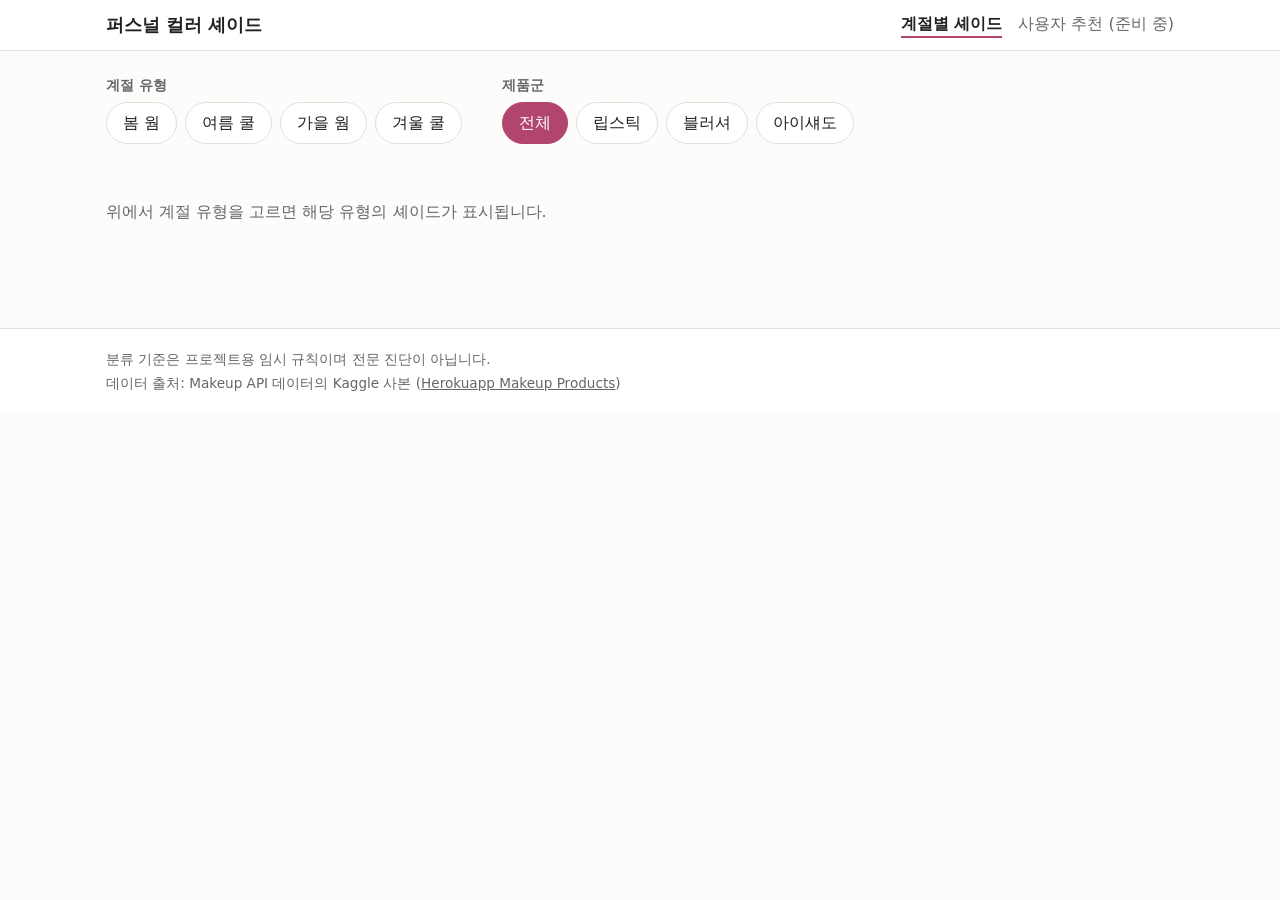
==== site/index.html @ 6b24ec1b "Add static personal color shade page Static HTML/CSS/JS page under site/ that reads data/products.js" ====
<!doctype html>
<html lang="ko">
<head>
  <meta charset="utf-8">
  <meta name="viewport" content="width=device-width, initial-scale=1">
  <title>퍼스널 컬러 셰이드</title>
  <link rel="stylesheet" href="style.css">
</head>
<body>
  <header class="site-header">
    <div class="wrap">
      <a class="site-title" href="index.html">퍼스널 컬러 셰이드</a>
      <!-- 페이지 메뉴: 사용자 추천 페이지를 만들면 아래 항목을 링크로 바꾼다 -->
      <nav class="site-nav" aria-label="페이지 메뉴">
        <a href="index.html" aria-current="page">계절별 셰이드</a>
        <span class="nav-disabled" aria-disabled="true" title="준비 중">사용자 추천 (준비 중)</span>
      </nav>
    </div>
  </header>

  <main class="wrap">
    <section class="controls" aria-label="필터">
      <div class="control-group">
        <h2 class="control-label" id="season-label">계절 유형</h2>
        <div class="button-row" role="group" aria-labelledby="season-label">
          <button type="button" class="season-btn" data-season="spring_warm" aria-pressed="false">봄 웜</button>
          <button type="button" class="season-btn" data-season="summer_cool" aria-pressed="false">여름 쿨</button>
          <button type="button" class="season-btn" data-season="autumn_warm" aria-pressed="false">가을 웜</button>
          <button type="button" class="season-btn" data-season="winter_cool" aria-pressed="false">겨울 쿨</button>
        </div>
      </div>
      <div class="control-group">
        <h2 class="control-label" id="type-label">제품군</h2>
        <div class="button-row" role="group" aria-labelledby="type-label">
          <button type="button" class="type-btn" data-type="all" aria-pressed="true">전체</button>
          <button type="button" class="type-btn" data-type="lipstick" aria-pressed="false">립스틱</button>
          <button type="button" class="type-btn" data-type="blush" aria-pressed="false">블러셔</button>
          <button type="button" class="type-btn" data-type="eyeshadow" aria-pressed="false">아이섀도</button>
        </div>
      </div>
    </section>

    <section id="results" aria-live="polite">
      <p class="message" id="message">위에서 계절 유형을 고르면 해당 유형의 셰이드가 표시됩니다.</p>
      <div id="season-header" class="season-header" hidden>
        <h2 id="season-title"></h2>
        <p id="result-count" class="result-count"></p>
      </div>
      <ul id="shade-list" class="shade-list"></ul>
    </section>
  </main>

  <footer class="site-footer">
    <div class="wrap">
      <p>분류 기준은 프로젝트용 임시 규칙이며 전문 진단이 아닙니다.</p>
      <p>데이터 출처: Makeup API 데이터의 Kaggle 사본
        (<a href="https://www.kaggle.com/datasets/oftomorrow/herokuapp-makeup-products" target="_blank" rel="noopener noreferrer">Herokuapp Makeup Products</a>)</p>
    </div>
  </footer>

  <script src="app.js"></script>
</body>
</html>
---- site/style.css ----
:root {
  --bg: #fdfcfb;
  --surface: #ffffff;
  --text: #222222;
  --muted: #666666;
  --border: #e3e0dc;
  --accent: #b2456e;
  --accent-text: #ffffff;
}

* { box-sizing: border-box; }

body {
  margin: 0;
  background: var(--bg);
  color: var(--text);
  font-family: system-ui, -apple-system, "Apple SD Gothic Neo", "Malgun Gothic", sans-serif;
  line-height: 1.5;
}

.wrap {
  max-width: 1100px;
  margin: 0 auto;
  padding: 0 16px;
}

/* 상단 메뉴 */
.site-header {
  background: var(--surface);
  border-bottom: 1px solid var(--border);
}
.site-header .wrap {
  display: flex;
  flex-wrap: wrap;
  align-items: center;
  justify-content: space-between;
  gap: 8px 24px;
  padding-top: 12px;
  padding-bottom: 12px;
}
.site-title {
  font-weight: 700;
  font-size: 1.1rem;
  color: var(--text);
  text-decoration: none;
}
.site-nav { display: flex; gap: 16px; }
.site-nav a { color: var(--text); text-decoration: none; }
.site-nav a[aria-current="page"] {
  font-weight: 700;
  border-bottom: 2px solid var(--accent);
}
.nav-disabled { color: var(--muted); cursor: not-allowed; }

/* 필터 */
.controls {
  display: flex;
  flex-wrap: wrap;
  gap: 16px 40px;
  padding: 24px 0 8px;
}
.control-label {
  margin: 0 0 6px;
  font-size: 0.85rem;
  font-weight: 600;
  color: var(--muted);
}
.button-row { display: flex; flex-wrap: wrap; gap: 8px; }
.button-row button {
  padding: 8px 16px;
  border: 1px solid var(--border);
  border-radius: 999px;
  background: var(--surface);
  color: var(--text);
  font: inherit;
  cursor: pointer;
}
.button-row button:hover { border-color: var(--accent); }
.button-row button[aria-pressed="true"] {
  background: var(--accent);
  border-color: var(--accent);
  color: var(--accent-text);
}

/* 결과 */
.message { color: var(--muted); padding: 32px 0; }
.season-header {
  display: flex;
  flex-wrap: wrap;
  align-items: baseline;
  gap: 4px 16px;
  margin: 16px 0;
}
.season-header h2 { margin: 0; }
.result-count { margin: 0; color: var(--muted); }

.shade-list {
  list-style: none;
  margin: 0 0 40px;
  padding: 0;
  display: grid;
  grid-template-columns: repeat(auto-fill, minmax(200px, 1fr));
  gap: 16px;
}
.shade-card {
  background: var(--surface);
  border: 1px solid var(--border);
  border-radius: 8px;
  overflow: hidden;
  display: flex;
  flex-direction: column;
}
.shade-card img {
  display: block;
  width: 100%;
  aspect-ratio: 1 / 1;
  object-fit: contain;
  background: #f4f2ef;
}
.shade-body { padding: 12px; }
.product-name {
  margin: 0;
  font-size: 0.95rem;
  font-weight: 600;
  overflow-wrap: anywhere;
}
.brand { margin: 2px 0 8px; font-size: 0.85rem; color: var(--muted); }
.shade-row { display: flex; align-items: center; gap: 8px; }
.chip {
  flex: none;
  width: 28px;
  height: 28px;
  border-radius: 50%;
  border: 1px solid rgba(0, 0, 0, 0.15);
}
.shade-name { margin: 0; font-size: 0.9rem; overflow-wrap: anywhere; }
.hex { margin: 0; font-size: 0.8rem; color: var(--muted); font-family: ui-monospace, monospace; }
.placeholder-text { color: var(--muted); font-style: italic; }

.site-footer {
  border-top: 1px solid var(--border);
  background: var(--surface);
  color: var(--muted);
  font-size: 0.85rem;
  padding: 16px 0;
}
.site-footer p { margin: 4px 0; }
.site-footer a { color: inherit; }
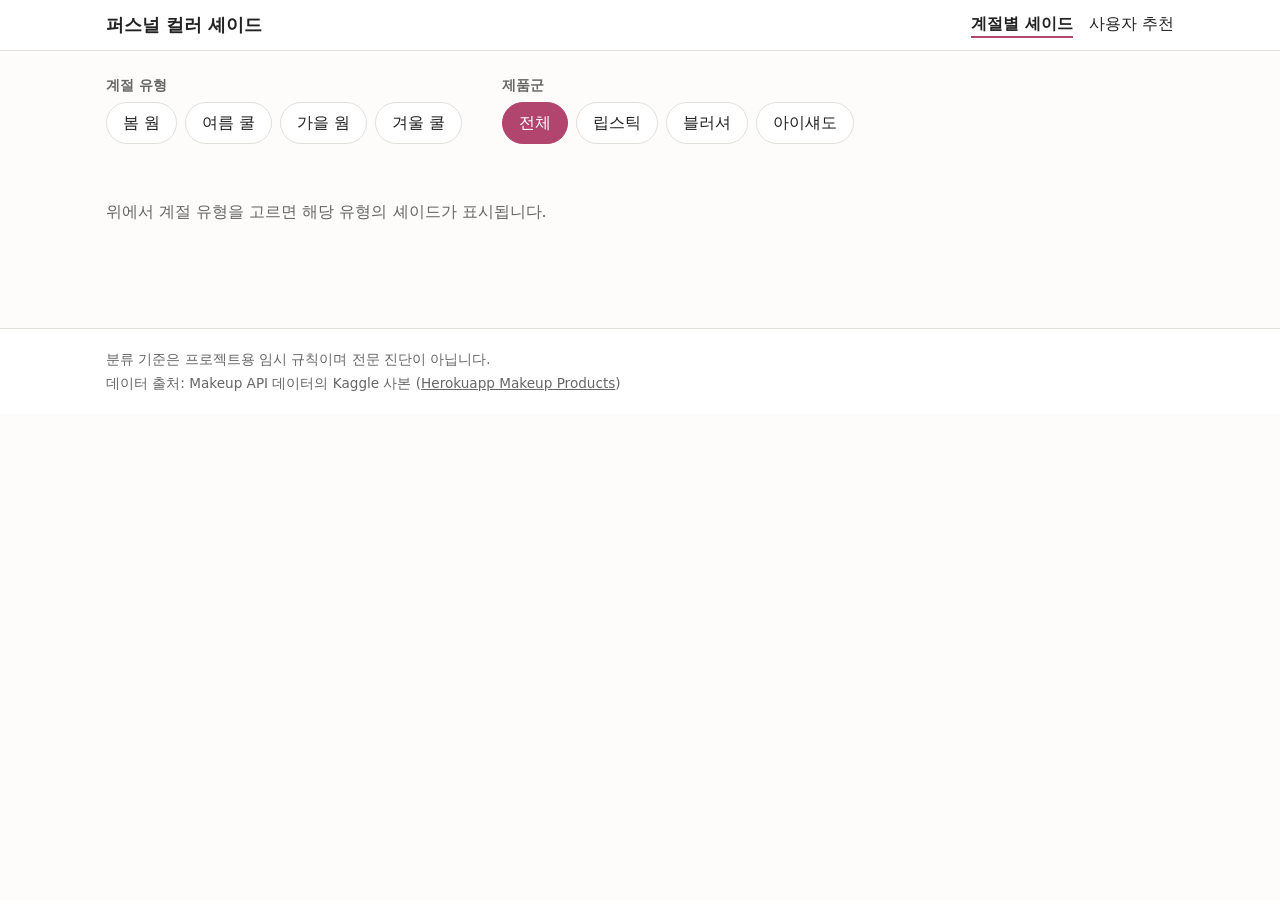
==== commit 30c9c314: "Add user recommendation page Add site/recommend.html with per-season example posts and a form whose " ====
--- a/site/index.html
+++ b/site/index.html
@@ -10,10 +10,9 @@
   <header class="site-header">
     <div class="wrap">
       <a class="site-title" href="index.html">퍼스널 컬러 셰이드</a>
-      <!-- 페이지 메뉴: 사용자 추천 페이지를 만들면 아래 항목을 링크로 바꾼다 -->
       <nav class="site-nav" aria-label="페이지 메뉴">
         <a href="index.html" aria-current="page">계절별 셰이드</a>
-        <span class="nav-disabled" aria-disabled="true" title="준비 중">사용자 추천 (준비 중)</span>
+        <a href="recommend.html">사용자 추천</a>
       </nav>
     </div>
   </header>
--- a/site/style.css
+++ b/site/style.css
@@ -50,7 +50,6 @@
   font-weight: 700;
   border-bottom: 2px solid var(--accent);
 }
-.nav-disabled { color: var(--muted); cursor: not-allowed; }
 
 /* 필터 */
 .controls {
@@ -137,6 +136,98 @@
 .hex { margin: 0; font-size: 0.8rem; color: var(--muted); font-family: ui-monospace, monospace; }
 .placeholder-text { color: var(--muted); font-style: italic; }
 
+/* 사용자 추천 페이지 */
+.notice {
+  margin: 24px 0 0;
+  padding: 12px 16px;
+  border: 1px solid var(--border);
+  border-radius: 8px;
+  background: var(--surface);
+  font-size: 0.9rem;
+}
+.status {
+  margin: 12px 0 0;
+  padding: 12px 16px;
+  border-radius: 8px;
+  font-size: 0.9rem;
+}
+.status-error { background: #fdecef; color: #8a1f3d; }
+.status-ok { background: #ecf6ee; color: #1f5e2e; }
+
+.post-form {
+  margin: 24px 0 8px;
+  padding: 16px;
+  border: 1px solid var(--border);
+  border-radius: 8px;
+  background: var(--surface);
+}
+.post-form h2 { margin: 0 0 12px; font-size: 1.1rem; }
+.form-field { margin: 0 0 12px; }
+.form-field label {
+  display: block;
+  margin: 0 0 4px;
+  font-size: 0.85rem;
+  font-weight: 600;
+  color: var(--muted);
+}
+.form-field input,
+.form-field select,
+.form-field textarea {
+  width: 100%;
+  padding: 8px 12px;
+  border: 1px solid var(--border);
+  border-radius: 6px;
+  background: var(--surface);
+  color: var(--text);
+  font: inherit;
+}
+.form-field textarea { min-height: 96px; resize: vertical; }
+.form-field [aria-invalid="true"] { border-color: #b3261e; }
+.char-count { margin: 2px 0 0; font-size: 0.8rem; color: var(--muted); text-align: right; }
+.submit-btn {
+  padding: 8px 20px;
+  border: 1px solid var(--accent);
+  border-radius: 999px;
+  background: var(--accent);
+  color: var(--accent-text);
+  font: inherit;
+  cursor: pointer;
+}
+
+.post-list {
+  list-style: none;
+  margin: 0 0 40px;
+  padding: 0;
+  display: grid;
+  grid-template-columns: repeat(auto-fill, minmax(260px, 1fr));
+  gap: 16px;
+}
+.post-card {
+  background: var(--surface);
+  border: 1px solid var(--border);
+  border-radius: 8px;
+  padding: 12px;
+}
+.post-card.is-example { border-style: dashed; }
+.post-meta {
+  display: flex;
+  flex-wrap: wrap;
+  align-items: center;
+  gap: 4px 8px;
+  margin: 0 0 6px;
+  font-size: 0.85rem;
+  color: var(--muted);
+}
+.badge {
+  padding: 1px 8px;
+  border-radius: 999px;
+  background: #efeae5;
+  color: var(--text);
+  font-size: 0.75rem;
+  font-weight: 700;
+}
+.post-reason { margin: 6px 0 0; font-size: 0.9rem; white-space: pre-wrap; overflow-wrap: anywhere; }
+
 .site-footer {
   border-top: 1px solid var(--border);
   background: var(--surface);
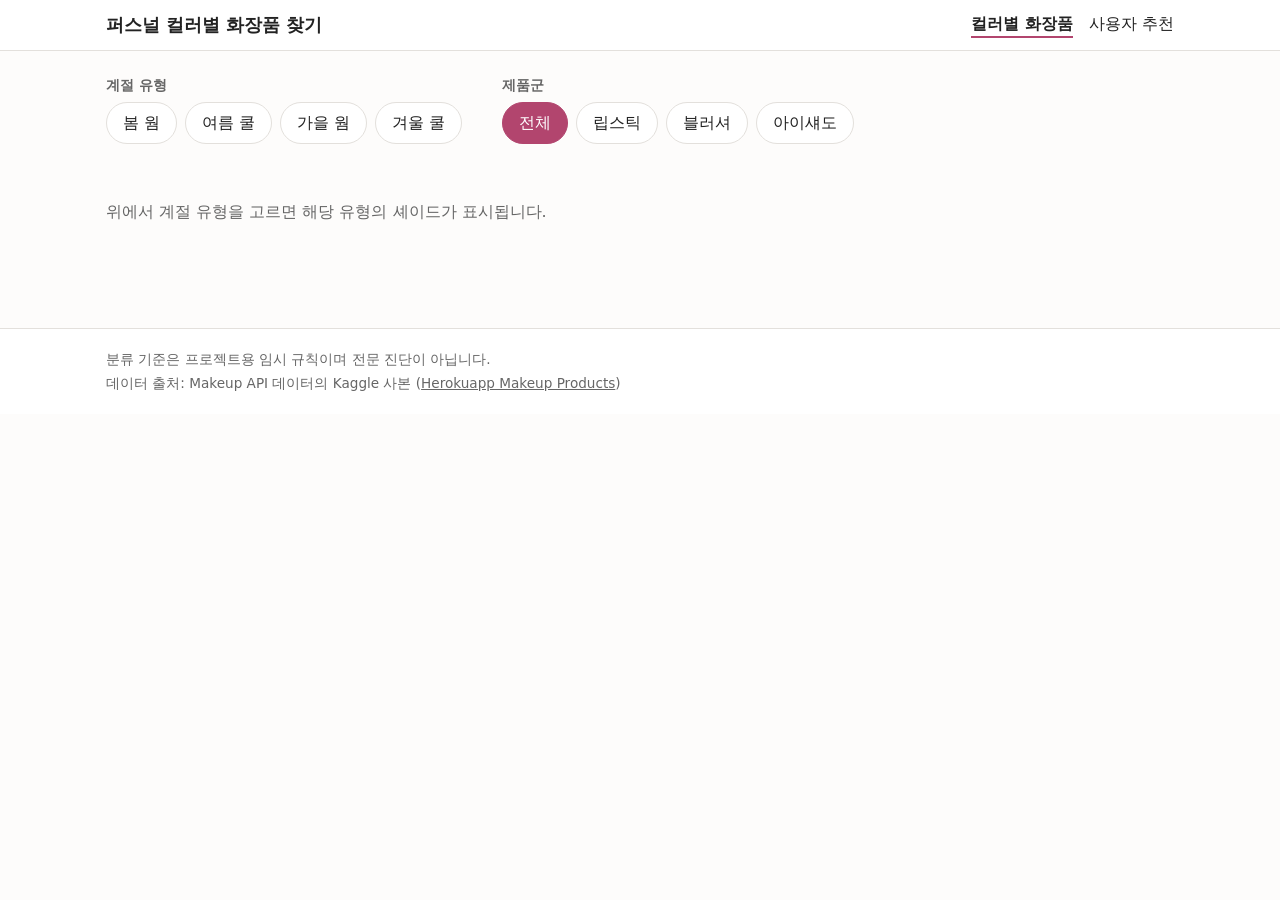
==== commit 9e75e881: "Rename site title and menu items Use "퍼스널 컬러별 화장품 찾기" as the site name on both pages, rename the sha" ====
--- a/site/index.html
+++ b/site/index.html
@@ -3,15 +3,15 @@
 <head>
   <meta charset="utf-8">
   <meta name="viewport" content="width=device-width, initial-scale=1">
-  <title>퍼스널 컬러 셰이드</title>
+  <title>컬러별 화장품 - 퍼스널 컬러별 화장품 찾기</title>
   <link rel="stylesheet" href="style.css">
 </head>
 <body>
   <header class="site-header">
     <div class="wrap">
-      <a class="site-title" href="index.html">퍼스널 컬러 셰이드</a>
+      <a class="site-title" href="index.html">퍼스널 컬러별 화장품 찾기</a>
       <nav class="site-nav" aria-label="페이지 메뉴">
-        <a href="index.html" aria-current="page">계절별 셰이드</a>
+        <a href="index.html" aria-current="page">컬러별 화장품</a>
         <a href="recommend.html">사용자 추천</a>
       </nav>
     </div>
--- a/site/style.css
+++ b/site/style.css
@@ -227,6 +227,21 @@
   font-weight: 700;
 }
 .post-reason { margin: 6px 0 0; font-size: 0.9rem; white-space: pre-wrap; overflow-wrap: anywhere; }
+.post-actions { margin: 8px 0 0; text-align: right; }
+.delete-btn {
+  padding: 4px 12px;
+  border: 1px solid var(--border);
+  border-radius: 999px;
+  background: var(--surface);
+  color: var(--muted);
+  font: inherit;
+  font-size: 0.8rem;
+  cursor: pointer;
+}
+.delete-btn:hover { border-color: #b3261e; color: #b3261e; }
+.delete-btn:disabled { opacity: 0.5; cursor: not-allowed; }
+.delete-btn:disabled:hover { border-color: var(--border); color: var(--muted); }
+#list-status { margin: 0 0 12px; }
 
 .site-footer {
   border-top: 1px solid var(--border);
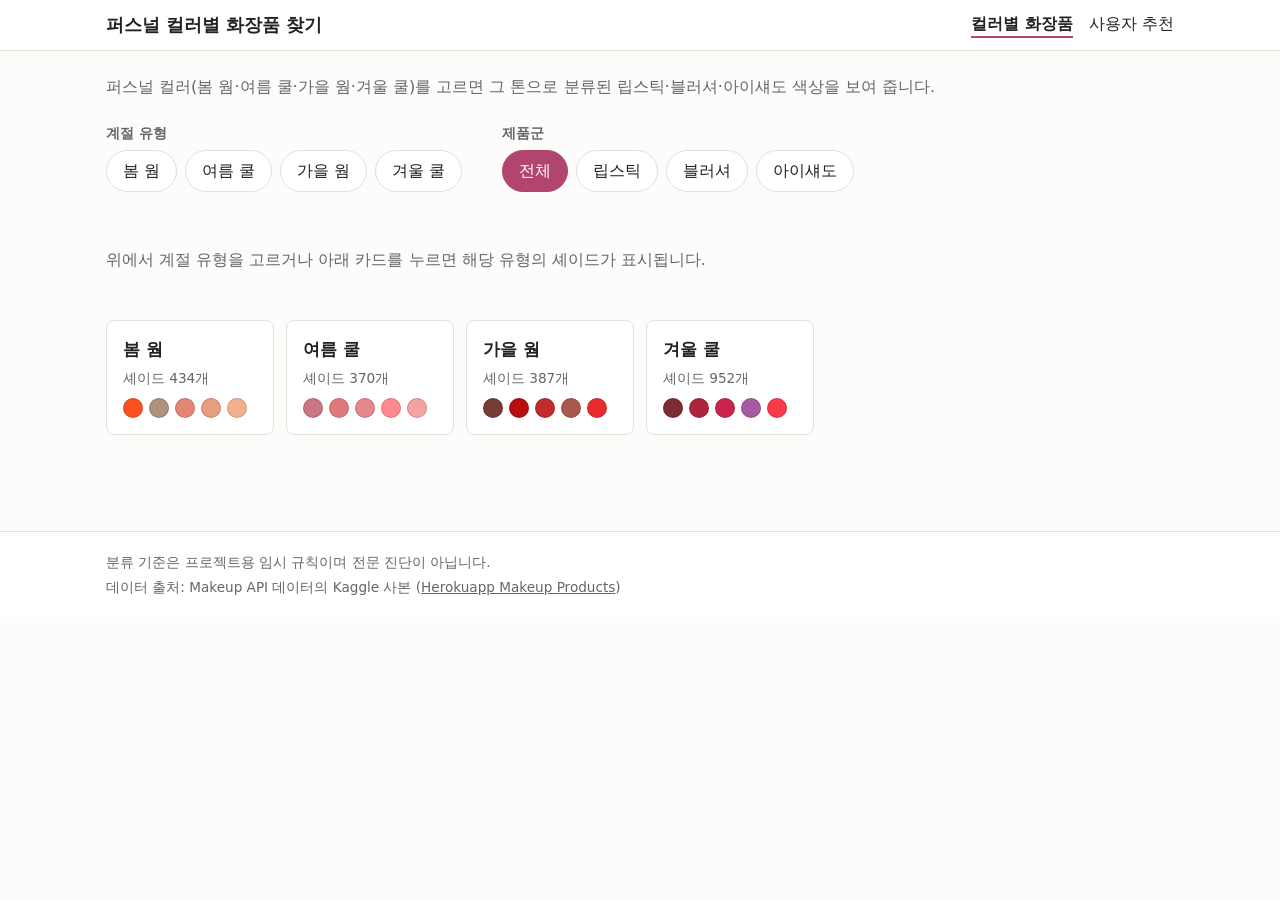
==== commit 22246736: "Add intro text and season overview cards to the shade page Show a short intro under the header and, " ====
--- a/site/index.html
+++ b/site/index.html
@@ -18,6 +18,8 @@
   </header>
 
   <main class="wrap">
+    <p class="intro">퍼스널 컬러(봄 웜·여름 쿨·가을 웜·겨울 쿨)를 고르면 그 톤으로 분류된 립스틱·블러셔·아이섀도 색상을 보여 줍니다.</p>
+
     <section class="controls" aria-label="필터">
       <div class="control-group">
         <h2 class="control-label" id="season-label">계절 유형</h2>
@@ -40,7 +42,8 @@
     </section>
 
     <section id="results" aria-live="polite">
-      <p class="message" id="message">위에서 계절 유형을 고르면 해당 유형의 셰이드가 표시됩니다.</p>
+      <p class="message" id="message">위에서 계절 유형을 고르거나 아래 카드를 누르면 해당 유형의 셰이드가 표시됩니다.</p>
+      <ul id="season-overview" class="season-overview" hidden></ul>
       <div id="season-header" class="season-header" hidden>
         <h2 id="season-title"></h2>
         <p id="result-count" class="result-count"></p>
--- a/site/style.css
+++ b/site/style.css
@@ -51,6 +51,8 @@
   border-bottom: 2px solid var(--accent);
 }
 
+.intro { margin: 24px 0 0; color: var(--muted); }
+
 /* 필터 */
 .controls {
   display: flex;
@@ -81,8 +83,48 @@
   color: var(--accent-text);
 }
 
+/* 계절 대표 색 */
+.swatches { display: inline-flex; flex-wrap: wrap; gap: 4px; }
+.dot {
+  width: 10px;
+  height: 10px;
+  border-radius: 50%;
+  border: 1px solid rgba(0, 0, 0, 0.15);
+}
+
 /* 결과 */
 .message { color: var(--muted); padding: 32px 0; }
+
+.season-overview {
+  list-style: none;
+  margin: 0 0 40px;
+  padding: 0;
+  display: grid;
+  grid-template-columns: repeat(auto-fill, minmax(150px, 1fr));
+  gap: 12px;
+}
+.season-card {
+  width: 100%;
+  height: 100%;
+  display: flex;
+  flex-direction: column;
+  align-items: flex-start;
+  gap: 6px;
+  padding: 16px;
+  border: 1px solid var(--border);
+  border-radius: 8px;
+  background: var(--surface);
+  color: var(--text);
+  font: inherit;
+  text-align: left;
+  cursor: pointer;
+}
+.season-card:hover,
+.season-card:focus-visible { border-color: var(--accent); }
+.season-card-name { font-weight: 700; font-size: 1.05rem; }
+.season-card-count { font-size: 0.85rem; color: var(--muted); }
+.season-card .swatches { margin-top: 4px; gap: 6px; }
+.season-card .dot { width: 20px; height: 20px; }
 .season-header {
   display: flex;
   flex-wrap: wrap;
